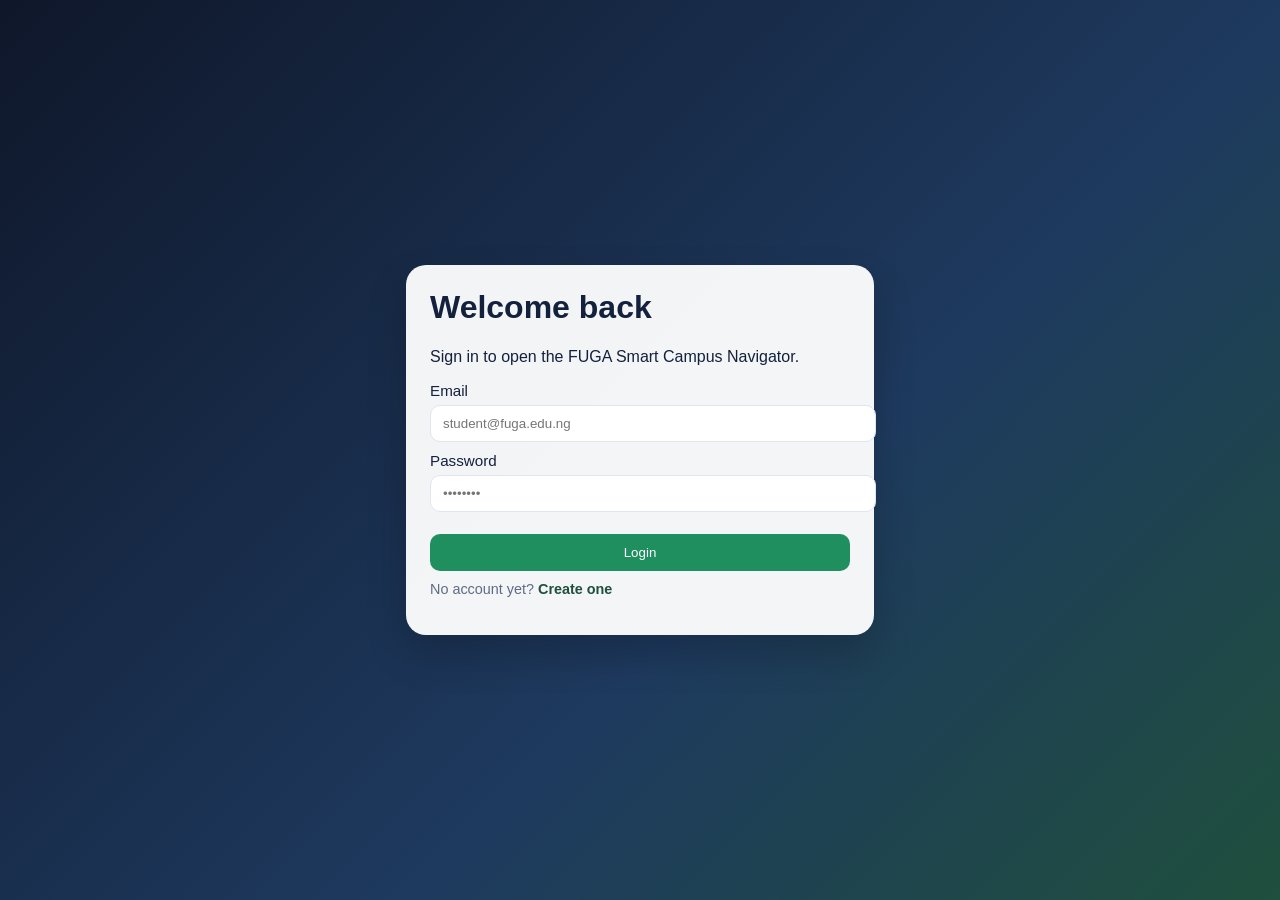
==== login.html @ 989aa25d "Add files via upload" ====
<!DOCTYPE html>
<html lang="en">
  <head>
    <meta charset="UTF-8" />
    <meta name="viewport" content="width=device-width, initial-scale=1.0" />
    <title>FUGA Navigation Login</title>
    <style>
      :root { color-scheme: light; font-family:Segoe UI, Arial, sans-serif; }
      body { margin:0; min-height:100vh; display:grid; place-items:center; background:linear-gradient(135deg,#0f172a,#1e3a5f 60%,#1f4f3d); color:#fff; }
      .card { width:min(92vw, 420px); padding:24px; border-radius:20px; background:rgba(255,255,255,0.95); color:#14213d; box-shadow:0 20px 40px rgba(0,0,0,0.2); }
      h1 { margin-top:0; }
      label { display:block; margin-bottom:10px; font-size:0.95rem; }
      input { width:100%; padding:10px 12px; border-radius:10px; border:1px solid #dfe6ef; margin-top:6px; }
      button { width:100%; margin-top:12px; padding:11px 12px; border:none; border-radius:10px; background:#1f8f5f; color:#fff; cursor:pointer; }
      a { color:#1f4f3d; text-decoration:none; font-weight:600; }
      .muted { color:#5e6b85; font-size:0.9rem; margin-top:10px; }
    </style>
  </head>
  <body>
    <div class="card">
      <h1>Welcome back</h1>
      <p>Sign in to open the FUGA Smart Campus Navigator.</p>
      <form action="dashboard.html">
        <label>
          Email
          <input type="email" placeholder="student@fuga.edu.ng" required />
        </label>
        <label>
          Password
          <input type="password" placeholder="••••••••" required />
        </label>
        <button type="submit">Login</button>
      </form>
      <p class="muted">No account yet? <a href="signup.html">Create one</a></p>
    </div>
  </body>
</html>
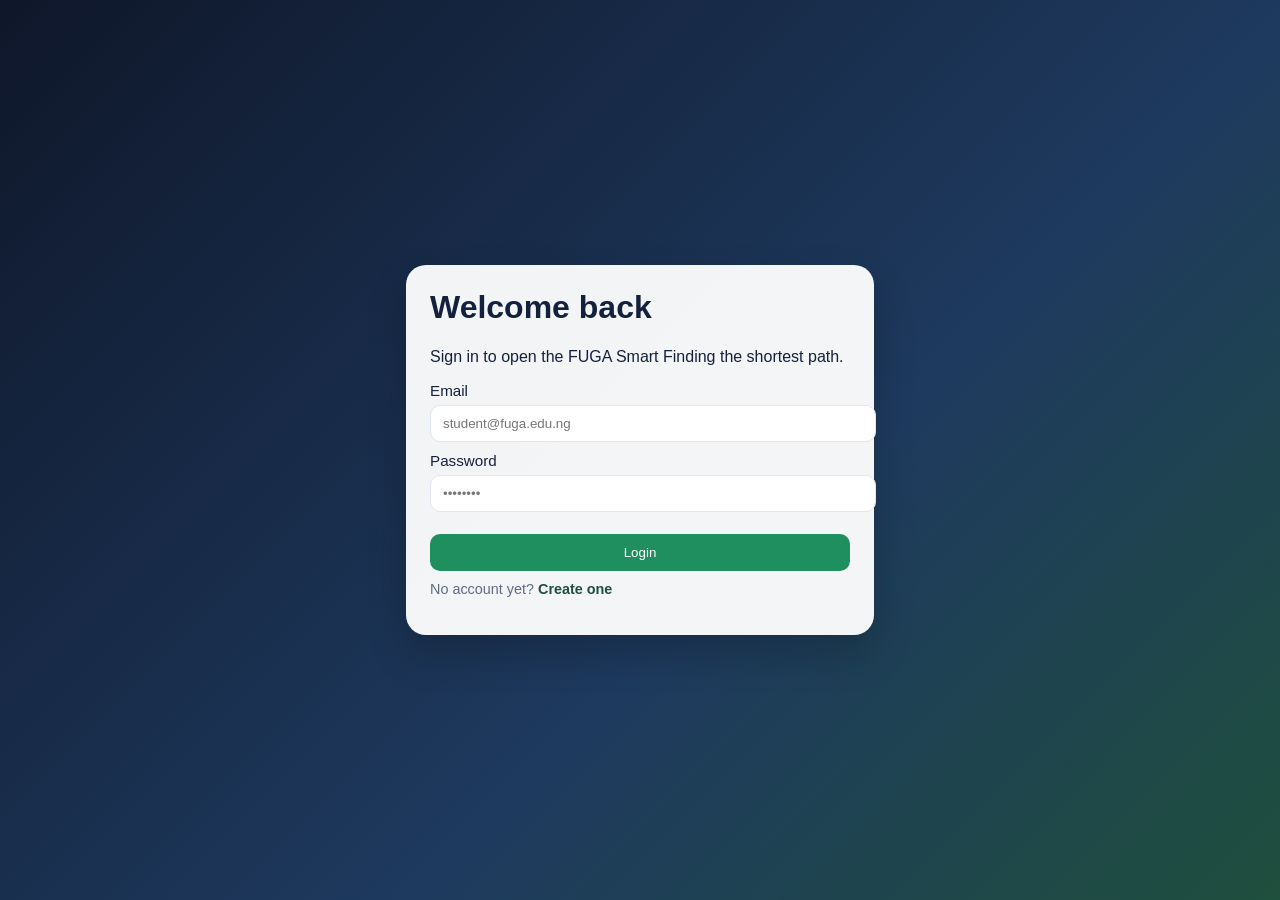
==== commit d4a5940a: "Revise login page title and description Updated the title and introductory text for the login page." ====
--- a/login.html
+++ b/login.html
@@ -3,7 +3,7 @@
   <head>
     <meta charset="UTF-8" />
     <meta name="viewport" content="width=device-width, initial-scale=1.0" />
-    <title>FUGA Navigation Login</title>
+    <title>FUGA Smart Finding the shortest pathLogin</title>
     <style>
       :root { color-scheme: light; font-family:Segoe UI, Arial, sans-serif; }
       body { margin:0; min-height:100vh; display:grid; place-items:center; background:linear-gradient(135deg,#0f172a,#1e3a5f 60%,#1f4f3d); color:#fff; }
@@ -19,7 +19,7 @@
   <body>
     <div class="card">
       <h1>Welcome back</h1>
-      <p>Sign in to open the FUGA Smart Campus Navigator.</p>
+      <p>Sign in to open the FUGA Smart Finding the shortest path.</p>
       <form action="dashboard.html">
         <label>
           Email
